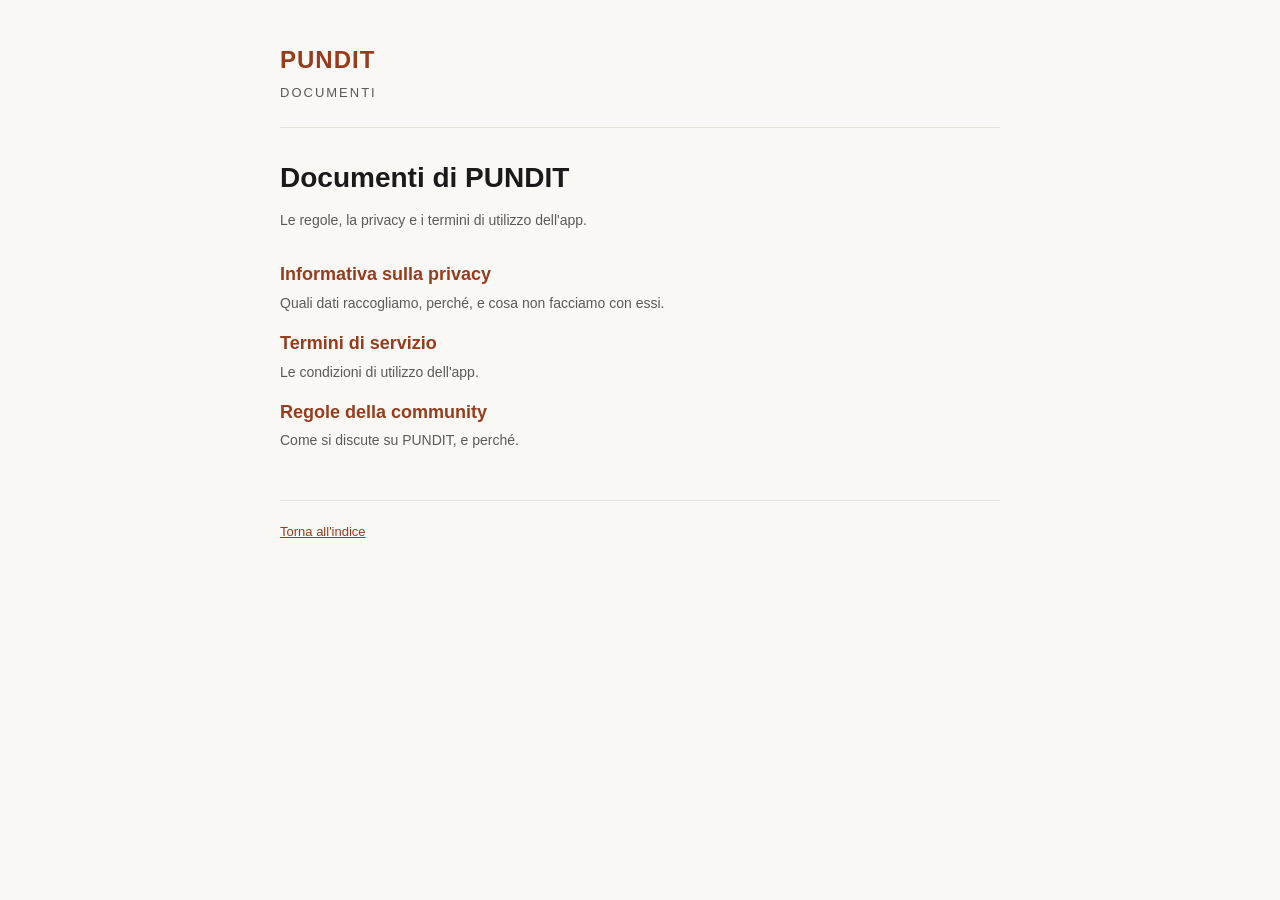
==== index.html @ 3c8720f1 "Add files via upload" ====
<!DOCTYPE html>
<html lang="it">
<head>
<meta charset="utf-8">
<meta name="viewport" content="width=device-width, initial-scale=1">
<title>Documenti — PUNDIT</title>
<link rel="stylesheet" href="stile.css">
</head>
<body>
<div class="contenitore">
<header>
  <a class="marchio" href="index.html">PUNDIT</a>
  <div class="sottotitolo">Documenti</div>
</header>
<h1>Documenti di PUNDIT</h1>
<p class="aggiornato">Le regole, la privacy e i termini di utilizzo dell'app.</p>
<ul class="indice">
  <li><a href="privacy.html">Informativa sulla privacy</a>
    <p>Quali dati raccogliamo, perché, e cosa non facciamo con essi.</p></li>
  <li><a href="termini.html">Termini di servizio</a>
    <p>Le condizioni di utilizzo dell'app.</p></li>
  <li><a href="regole.html">Regole della community</a>
    <p>Come si discute su PUNDIT, e perché.</p></li>
</ul>

<footer><a href="index.html">Torna all'indice</a></footer>
</div>
</body>
</html>
---- stile.css ----
/* Foglio di stile condiviso dalle pagine legali di PUNDIT.
   Volutamente essenziale: questi documenti si devono leggere, non
   ammirare. Colori e caratteri richiamano l'app senza imitarla. */

:root {
  --mattone: #993C1D;
  --inchiostro: #1A1A1A;
  --inchiostro-tenue: #5A5A5A;
  --fondo: #FAF8F5;
  --carta: #FFFFFF;
  --filo: #E5E0D8;
}

* { box-sizing: border-box; }

body {
  margin: 0;
  padding: 0 20px 60px;
  background: var(--fondo);
  color: var(--inchiostro);
  font-family: -apple-system, BlinkMacSystemFont, "Segoe UI", Roboto, sans-serif;
  font-size: 16px;
  line-height: 1.65;
}

.contenitore { max-width: 720px; margin: 0 auto; }

header {
  padding: 40px 0 24px;
  border-bottom: 1px solid var(--filo);
  margin-bottom: 32px;
}

.marchio {
  font-size: 24px;
  font-weight: 800;
  letter-spacing: 1px;
  color: var(--mattone);
  text-decoration: none;
}

.sottotitolo {
  font-size: 13px;
  color: var(--inchiostro-tenue);
  letter-spacing: 2px;
  text-transform: uppercase;
  margin-top: 2px;
}

h1 { font-size: 28px; line-height: 1.25; margin: 0 0 6px; }
h2 { font-size: 20px; margin: 36px 0 10px; }
h3 { font-size: 16px; margin: 26px 0 8px; }

.aggiornato { font-size: 14px; color: var(--inchiostro-tenue); margin-bottom: 28px; }

table { width: 100%; border-collapse: collapse; margin: 18px 0; font-size: 15px; }
th, td { text-align: left; padding: 9px 10px; border-bottom: 1px solid var(--filo); }
th { font-weight: 600; }

a { color: var(--mattone); }

.indice { list-style: none; padding: 0; }
.indice li { margin-bottom: 14px; }
.indice a { font-size: 18px; font-weight: 600; text-decoration: none; }
.indice p { margin: 2px 0 0; font-size: 14px; color: var(--inchiostro-tenue); }

footer {
  margin-top: 48px;
  padding-top: 20px;
  border-top: 1px solid var(--filo);
  font-size: 13px;
  color: var(--inchiostro-tenue);
}
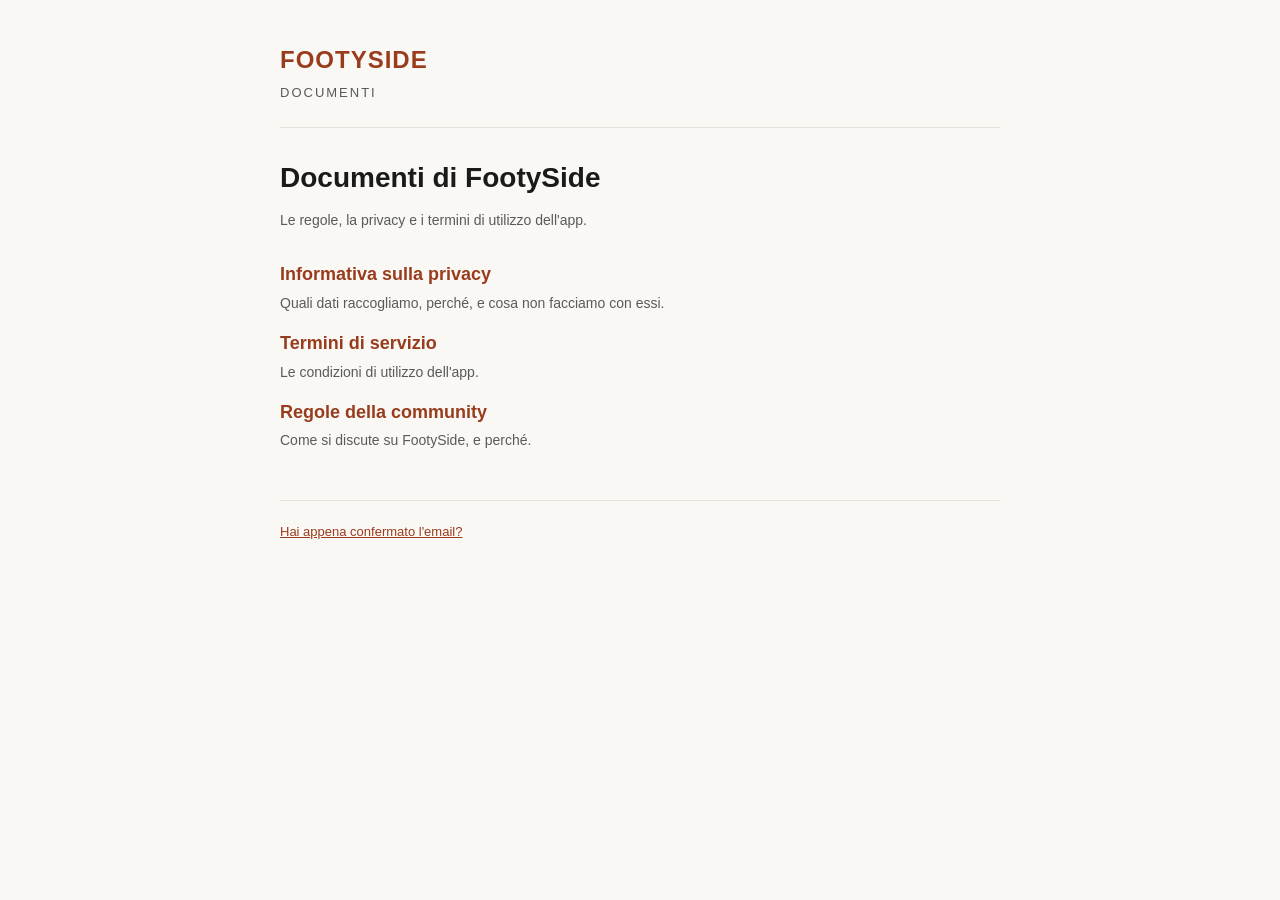
==== commit 34e79d23: "Update index.html" ====
--- a/index.html
+++ b/index.html
@@ -3,27 +3,26 @@
 <head>
 <meta charset="utf-8">
 <meta name="viewport" content="width=device-width, initial-scale=1">
-<title>Documenti — PUNDIT</title>
+<title>Documenti — FootySide</title>
 <link rel="stylesheet" href="stile.css">
 </head>
 <body>
 <div class="contenitore">
 <header>
-  <a class="marchio" href="index.html">PUNDIT</a>
+  <a class="marchio" href="index.html">FOOTYSIDE</a>
   <div class="sottotitolo">Documenti</div>
 </header>
-<h1>Documenti di PUNDIT</h1>
-<p class="aggiornato">Le regole, la privacy e i termini di utilizzo dell'app.</p>
+<h1>Documenti di FootySide</h1>
+<p class="aggiornato">Le regole, la privacy e i termini di utilizzo dell&#x27;app.</p>
 <ul class="indice">
   <li><a href="privacy.html">Informativa sulla privacy</a>
-    <p>Quali dati raccogliamo, perché, e cosa non facciamo con essi.</p></li>
+    <p>Quali dati raccogliamo, perch&eacute;, e cosa non facciamo con essi.</p></li>
   <li><a href="termini.html">Termini di servizio</a>
-    <p>Le condizioni di utilizzo dell'app.</p></li>
+    <p>Le condizioni di utilizzo dell&#x27;app.</p></li>
   <li><a href="regole.html">Regole della community</a>
-    <p>Come si discute su PUNDIT, e perché.</p></li>
+    <p>Come si discute su FootySide, e perch&eacute;.</p></li>
 </ul>
-
-<footer><a href="index.html">Torna all'indice</a></footer>
+<footer><a href="conferma.html">Hai appena confermato l&#x27;email?</a></footer>
 </div>
 </body>
 </html>
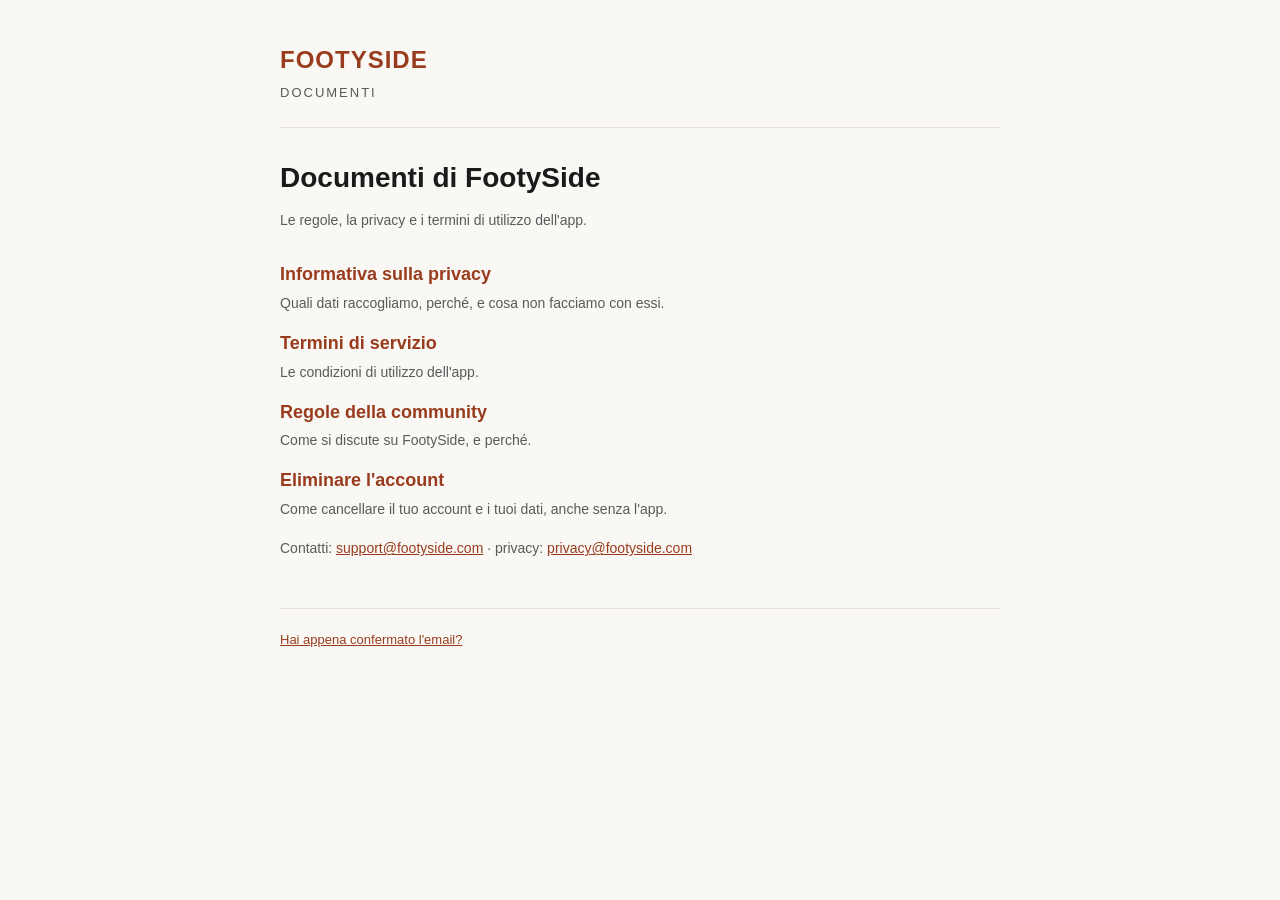
==== commit 36a1b490: "Contatti @footyside.com, niente indirizzo, pagina elimina account" ====
--- a/index.html
+++ b/index.html
@@ -21,7 +21,10 @@
     <p>Le condizioni di utilizzo dell&#x27;app.</p></li>
   <li><a href="regole.html">Regole della community</a>
     <p>Come si discute su FootySide, e perch&eacute;.</p></li>
+  <li><a href="elimina-account.html">Eliminare l&#x27;account</a>
+    <p>Come cancellare il tuo account e i tuoi dati, anche senza l&#x27;app.</p></li>
 </ul>
+<p class="aggiornato">Contatti: <a href="mailto:support@footyside.com">support@footyside.com</a> &middot; privacy: <a href="mailto:privacy@footyside.com">privacy@footyside.com</a></p>
 <footer><a href="conferma.html">Hai appena confermato l&#x27;email?</a></footer>
 </div>
 </body>
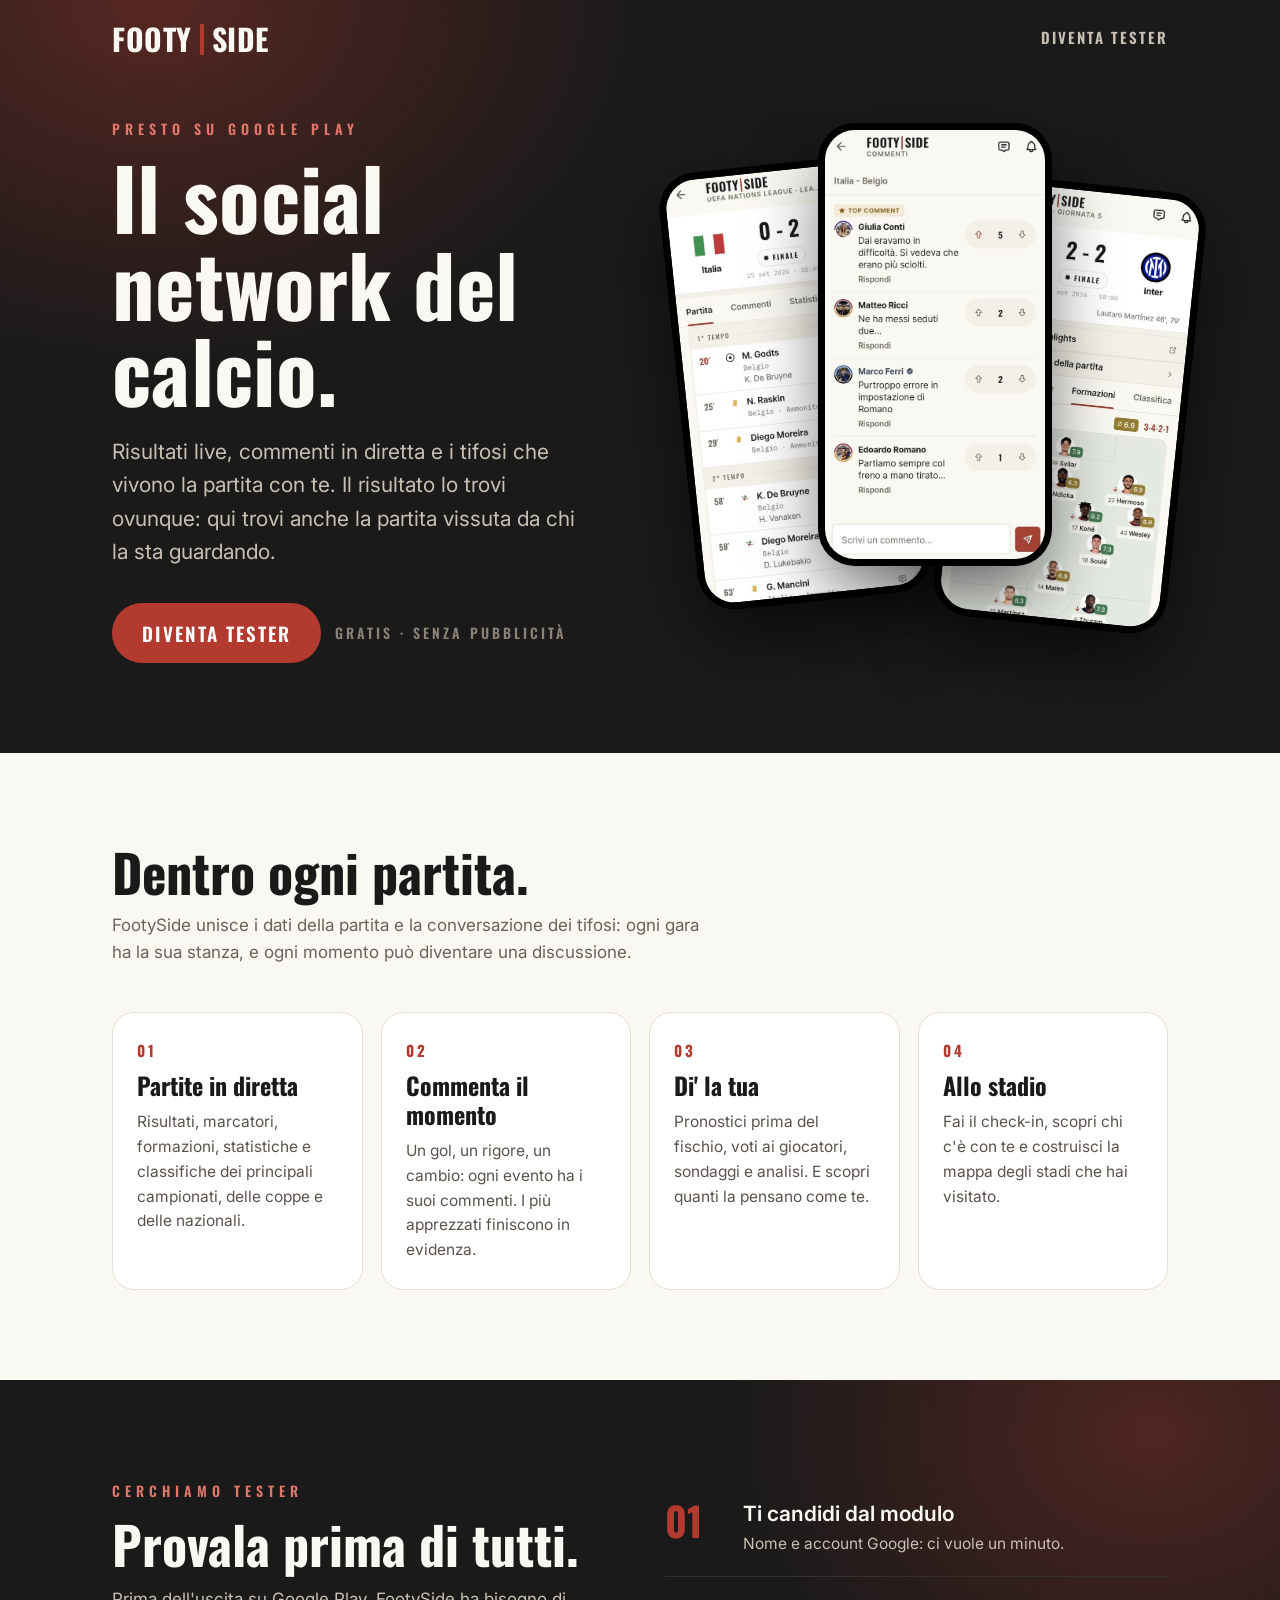
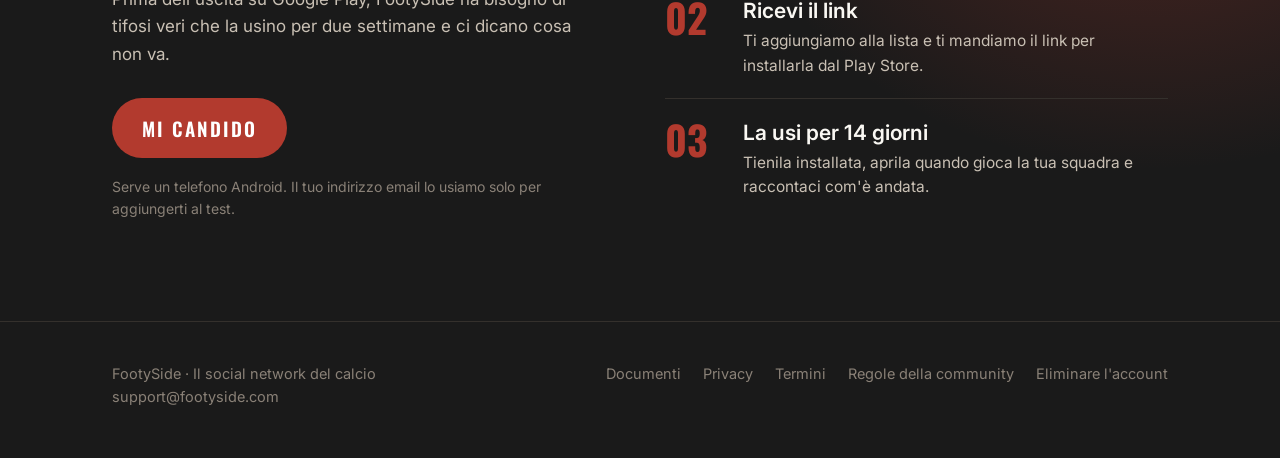
==== commit 863e1b93: "Pagina iniziale con modulo tester, nuova icona" ====
--- a/index.html
+++ b/index.html
@@ -3,29 +3,174 @@
 <head>
 <meta charset="utf-8">
 <meta name="viewport" content="width=device-width, initial-scale=1">
-<title>Documenti — FootySide</title>
-<link rel="stylesheet" href="stile.css">
+<title>FootySide — Il social network del calcio</title>
+<meta name="description" content="Risultati live, commenti in diretta e i tifosi che vivono la partita con te. FootySide arriva presto su Google Play: diventa tester.">
+<meta property="og:title" content="FootySide — Il social network del calcio">
+<meta property="og:description" content="Risultati live, commenti in diretta e i tifosi che vivono la partita con te. Diventa tester.">
+<meta property="og:image" content="https://footyside.com/img/anteprima.jpg">
+<meta property="og:url" content="https://footyside.com/">
+<meta property="og:type" content="website">
+<meta name="theme-color" content="#1A1A1A">
+<link rel="icon" href="favicon.png">
+<link rel="apple-touch-icon" href="img/apple-touch-icon.png">
+<link rel="preconnect" href="https://fonts.googleapis.com">
+<link rel="preconnect" href="https://fonts.gstatic.com" crossorigin>
+<link href="https://fonts.googleapis.com/css2?family=Inter:wght@400;500;600&family=Oswald:wght@600;700&display=swap" rel="stylesheet">
+<style>
+/* La pagina iniziale di footyside.com (26 settembre 2026).
+   Stessi colori dell'app e dei post Instagram: inchiostro, mattone,
+   avorio. I documenti legali restano nelle loro pagine chiare. */
+:root{--ink:#1A1A1A;--ink2:#242220;--mattone:#B23A2E;--mattone-chiaro:#E0766A;--avorio:#FAF8F3;--grigio:#C9C0B4;--tenue:#8A8177;--filo:#34302C}
+*{box-sizing:border-box;margin:0;padding:0}
+html{scroll-behavior:smooth}
+body{background:var(--ink);color:var(--avorio);font-family:Inter,system-ui,sans-serif;font-size:17px;line-height:1.6;-webkit-font-smoothing:antialiased}
+a{color:inherit}
+.box{max-width:1100px;margin:0 auto;padding:0 22px}
+.alone{position:absolute;inset:0;pointer-events:none;background:radial-gradient(700px 520px at 12% 0%,rgba(178,58,46,.40),rgba(0,0,0,0) 70%)}
+header{position:relative;z-index:2}
+header .box{display:flex;align-items:center;justify-content:space-between;height:78px}
+.marchio{font:700 30px/1 Oswald,sans-serif;letter-spacing:.5px;display:flex;align-items:center;text-decoration:none}
+.marchio i{display:inline-block;width:4px;height:31px;background:var(--mattone);margin:0 8px;border-radius:1px}
+header nav a{font:600 15px Oswald,sans-serif;letter-spacing:2px;text-decoration:none;color:var(--grigio)}
+header nav a:hover{color:var(--avorio)}
+
+.eroe{position:relative;overflow:hidden;padding:40px 0 90px}
+.eroe .box{display:grid;grid-template-columns:1.05fr .95fr;gap:40px;align-items:center;position:relative;z-index:1}
+.sopra{font:600 14px Oswald,sans-serif;letter-spacing:5px;color:var(--mattone-chiaro);margin-bottom:14px}
+h1{font:700 clamp(46px,7vw,84px)/1.03 Oswald,sans-serif;letter-spacing:.3px}
+.eroe p.sub{font-size:clamp(18px,2vw,21px);color:var(--grigio);margin:22px 0 34px;max-width:470px}
+.bottoni{display:flex;flex-wrap:wrap;gap:14px;align-items:center}
+.cta{display:inline-block;background:var(--mattone);color:#fff;text-decoration:none;font:600 19px Oswald,sans-serif;letter-spacing:2px;padding:16px 30px;border-radius:999px;transition:transform .15s,background .15s}
+.cta:hover{background:#C44536;transform:translateY(-1px)}
+.presto{font:600 14px Oswald,sans-serif;letter-spacing:3px;color:var(--tenue)}
+.telefoni{position:relative;height:520px}
+.tel{position:absolute;width:220px;border-radius:30px;overflow:hidden;box-shadow:0 0 0 7px #000,0 30px 70px rgba(0,0,0,.6);background:#000}
+.tel img{display:block;width:100%}
+.tel.a{left:0;top:40px;transform:rotate(-6deg)}
+.tel.b{left:140px;top:0;z-index:2}
+.tel.c{left:275px;top:60px;transform:rotate(6deg)}
+
+section.funzioni{background:var(--avorio);color:var(--ink);padding:90px 0}
+.titolo{font:700 clamp(34px,4.5vw,52px)/1.1 Oswald,sans-serif;margin-bottom:12px}
+.titolo-sub{color:#6B6258;max-width:600px;margin-bottom:46px}
+.griglia{display:grid;grid-template-columns:repeat(4,1fr);gap:18px}
+.voce{background:#fff;border:1px solid #E6DFD3;border-radius:22px;padding:26px 24px}
+.voce b{display:block;font:700 15px Oswald,sans-serif;letter-spacing:3px;color:var(--mattone);margin-bottom:10px}
+.voce h3{font:700 24px/1.2 Oswald,sans-serif;margin-bottom:10px}
+.voce p{font-size:15.5px;color:#5A534C}
+
+section.tester{position:relative;overflow:hidden;padding:100px 0}
+.tester .alone{background:radial-gradient(600px 480px at 90% 10%,rgba(178,58,46,.35),rgba(0,0,0,0) 70%)}
+.tester .box{position:relative;z-index:1;display:grid;grid-template-columns:1fr 1fr;gap:50px;align-items:center}
+.passi{list-style:none}
+.passi li{display:flex;gap:22px;align-items:flex-start;padding:20px 0;border-bottom:1px solid var(--filo)}
+.passi li:last-child{border-bottom:0}
+.passi span{font:700 40px/1 Oswald,sans-serif;color:var(--mattone);min-width:56px}
+.passi h3{font:600 21px/1.3 Inter,sans-serif;margin-bottom:4px}
+.passi p{color:var(--grigio);font-size:15.5px}
+.nota{color:var(--tenue);font-size:14px;margin-top:18px}
+
+footer{border-top:1px solid var(--filo);padding:40px 0 50px;color:var(--tenue);font-size:14.5px}
+footer .box{display:flex;flex-wrap:wrap;justify-content:space-between;gap:24px}
+footer nav{display:flex;flex-wrap:wrap;gap:8px 22px}
+footer a{text-decoration:none}
+footer a:hover{color:var(--avorio)}
+footer .firma{max-width:420px}
+
+@media (max-width:900px){
+  .eroe .box,.tester .box{grid-template-columns:1fr}
+  .telefoni{height:430px;max-width:430px;margin:10px auto 0;width:100%}
+  .tel{width:190px;border-radius:24px}
+  .tel.a{left:0;top:40px}.tel.b{left:50%;margin-left:-95px}.tel.c{left:auto;right:0;top:50px}
+  .griglia{grid-template-columns:1fr 1fr}
+}
+@media (max-width:560px){
+  header .box{height:66px}
+  .marchio{font-size:26px}.marchio i{height:27px}
+  .eroe{padding:20px 0 70px}
+  .telefoni{height:360px}
+  .tel{width:150px;border-radius:20px;box-shadow:0 0 0 5px #000,0 20px 50px rgba(0,0,0,.6)}
+  .tel.b{margin-left:-75px}
+  .griglia{grid-template-columns:1fr}
+  section.funzioni,section.tester{padding:70px 0}
+  .cta{width:100%;text-align:center}
+}
+</style>
 </head>
 <body>
-<div class="contenitore">
+
+<div style="position:relative">
+<div class="alone"></div>
 <header>
-  <a class="marchio" href="index.html">FOOTYSIDE</a>
-  <div class="sottotitolo">Documenti</div>
+  <div class="box">
+    <a class="marchio" href="index.html">FOOTY<i></i>SIDE</a>
+    <nav><a href="#tester">DIVENTA TESTER</a></nav>
+  </div>
 </header>
-<h1>Documenti di FootySide</h1>
-<p class="aggiornato">Le regole, la privacy e i termini di utilizzo dell&#x27;app.</p>
-<ul class="indice">
-  <li><a href="privacy.html">Informativa sulla privacy</a>
-    <p>Quali dati raccogliamo, perch&eacute;, e cosa non facciamo con essi.</p></li>
-  <li><a href="termini.html">Termini di servizio</a>
-    <p>Le condizioni di utilizzo dell&#x27;app.</p></li>
-  <li><a href="regole.html">Regole della community</a>
-    <p>Come si discute su FootySide, e perch&eacute;.</p></li>
-  <li><a href="elimina-account.html">Eliminare l&#x27;account</a>
-    <p>Come cancellare il tuo account e i tuoi dati, anche senza l&#x27;app.</p></li>
-</ul>
-<p class="aggiornato">Contatti: <a href="mailto:support@footyside.com">support@footyside.com</a> &middot; privacy: <a href="mailto:privacy@footyside.com">privacy@footyside.com</a></p>
-<footer><a href="conferma.html">Hai appena confermato l&#x27;email?</a></footer>
+
+<section class="eroe">
+  <div class="box">
+    <div>
+      <div class="sopra">PRESTO SU GOOGLE PLAY</div>
+      <h1>Il social network del calcio.</h1>
+      <p class="sub">Risultati live, commenti in diretta e i tifosi che vivono la partita con te. Il risultato lo trovi ovunque: qui trovi anche la partita vissuta da chi la sta guardando.</p>
+      <div class="bottoni">
+        <a class="cta" href="https://forms.gle/LA6vjz5mrQyqkTdM6" target="_blank" rel="noopener">DIVENTA TESTER</a>
+        <span class="presto">GRATIS · SENZA PUBBLICITÀ</span>
+      </div>
+    </div>
+    <div class="telefoni" aria-hidden="true">
+      <div class="tel a"><img src="img/cronaca.jpg" alt=""></div>
+      <div class="tel b"><img src="img/commenti.jpg" alt=""></div>
+      <div class="tel c"><img src="img/formazioni.jpg" alt=""></div>
+    </div>
+  </div>
+</section>
 </div>
+
+<section class="funzioni">
+  <div class="box">
+    <h2 class="titolo">Dentro ogni partita.</h2>
+    <p class="titolo-sub">FootySide unisce i dati della partita e la conversazione dei tifosi: ogni gara ha la sua stanza, e ogni momento può diventare una discussione.</p>
+    <div class="griglia">
+      <div class="voce"><b>01</b><h3>Partite in diretta</h3><p>Risultati, marcatori, formazioni, statistiche e classifiche dei principali campionati, delle coppe e delle nazionali.</p></div>
+      <div class="voce"><b>02</b><h3>Commenta il momento</h3><p>Un gol, un rigore, un cambio: ogni evento ha i suoi commenti. I più apprezzati finiscono in evidenza.</p></div>
+      <div class="voce"><b>03</b><h3>Di' la tua</h3><p>Pronostici prima del fischio, voti ai giocatori, sondaggi e analisi. E scopri quanti la pensano come te.</p></div>
+      <div class="voce"><b>04</b><h3>Allo stadio</h3><p>Fai il check-in, scopri chi c'è con te e costruisci la mappa degli stadi che hai visitato.</p></div>
+    </div>
+  </div>
+</section>
+
+<section class="tester" id="tester">
+  <div class="alone"></div>
+  <div class="box">
+    <div>
+      <div class="sopra">CERCHIAMO TESTER</div>
+      <h2 class="titolo">Provala prima di tutti.</h2>
+      <p class="sub" style="color:var(--grigio);margin:14px 0 30px;max-width:460px">Prima dell'uscita su Google Play, FootySide ha bisogno di tifosi veri che la usino per due settimane e ci dicano cosa non va.</p>
+      <a class="cta" href="https://forms.gle/LA6vjz5mrQyqkTdM6" target="_blank" rel="noopener">MI CANDIDO</a>
+      <p class="nota">Serve un telefono Android. Il tuo indirizzo email lo usiamo solo per aggiungerti al test.</p>
+    </div>
+    <ol class="passi">
+      <li><span>01</span><div><h3>Ti candidi dal modulo</h3><p>Nome e account Google: ci vuole un minuto.</p></div></li>
+      <li><span>02</span><div><h3>Ricevi il link</h3><p>Ti aggiungiamo alla lista e ti mandiamo il link per installarla dal Play Store.</p></div></li>
+      <li><span>03</span><div><h3>La usi per 14 giorni</h3><p>Tienila installata, aprila quando gioca la tua squadra e raccontaci com'è andata.</p></div></li>
+    </ol>
+  </div>
+</section>
+
+<footer>
+  <div class="box">
+    <div class="firma">FootySide · Il social network del calcio<br><a href="mailto:support@footyside.com">support@footyside.com</a></div>
+    <nav>
+      <a href="documenti.html">Documenti</a>
+      <a href="privacy.html">Privacy</a>
+      <a href="termini.html">Termini</a>
+      <a href="regole.html">Regole della community</a>
+      <a href="elimina-account.html">Eliminare l'account</a>
+    </nav>
+  </div>
+</footer>
+
 </body>
 </html>
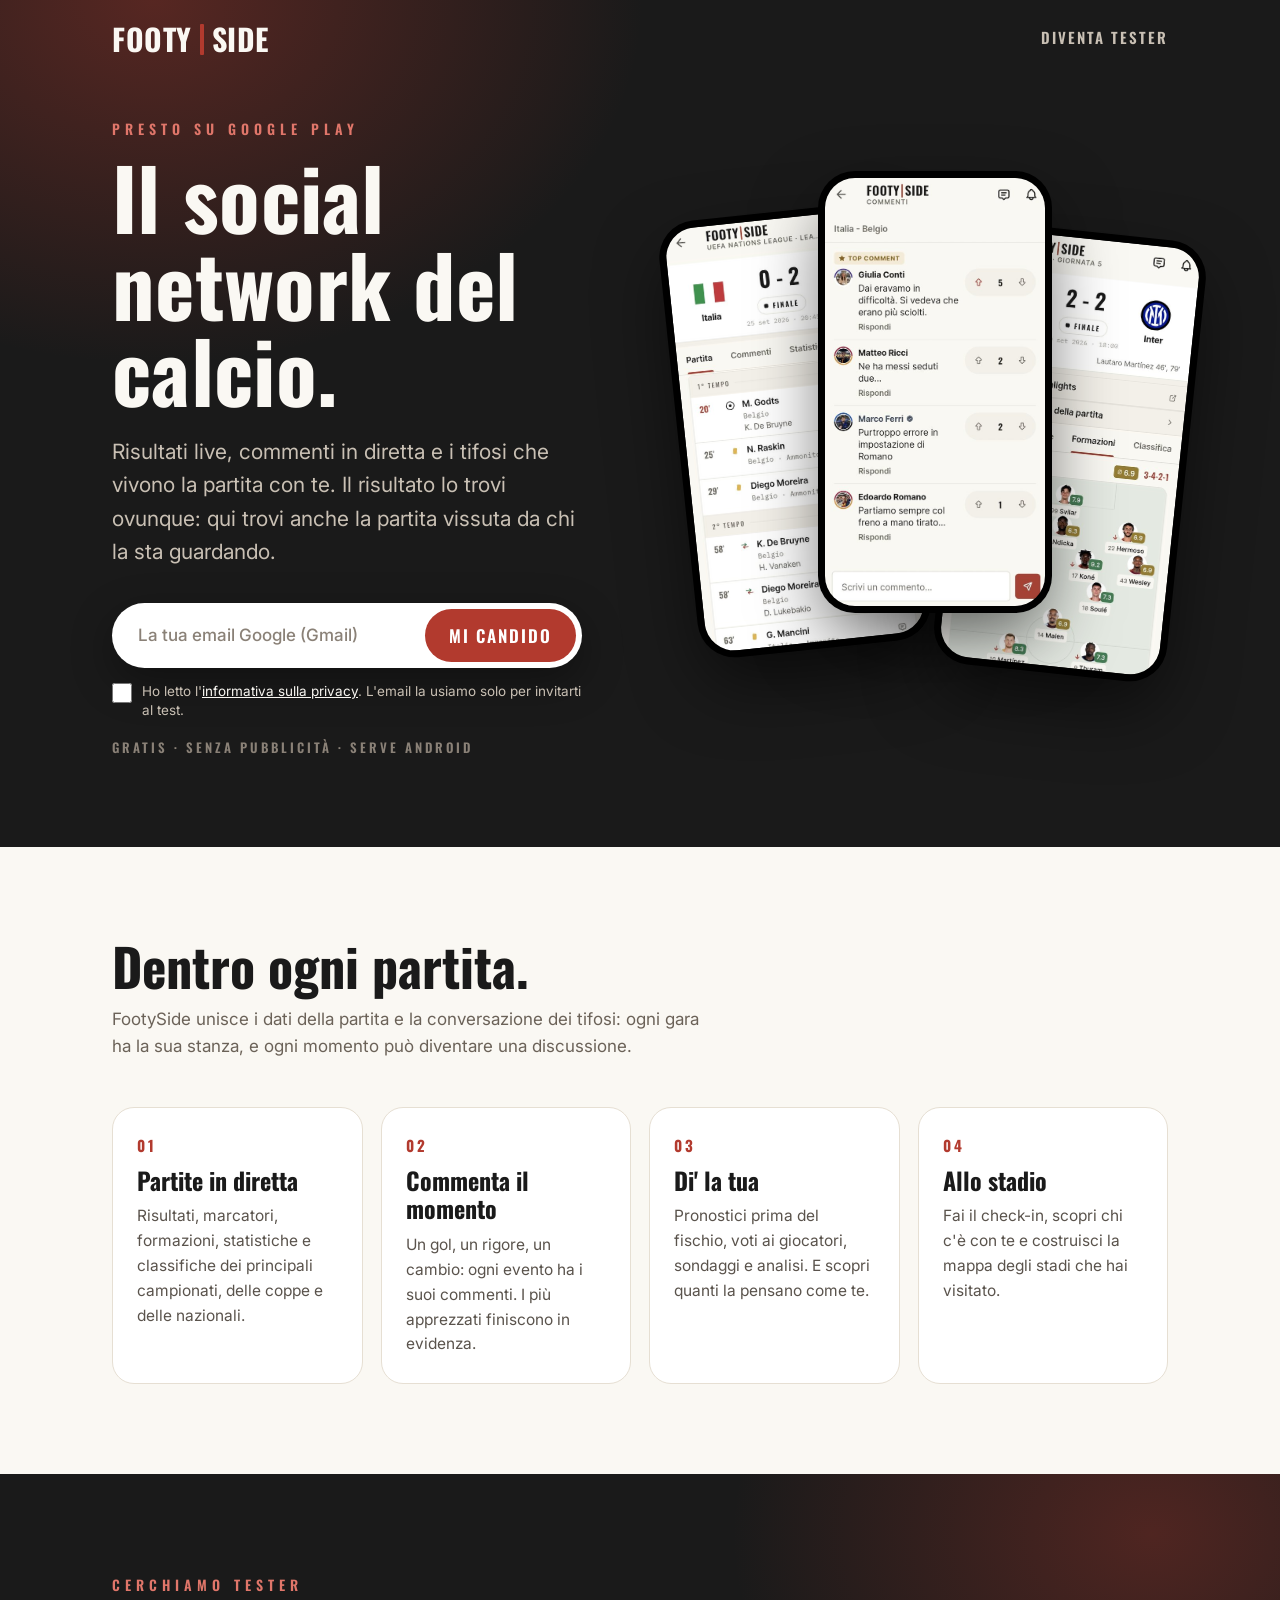
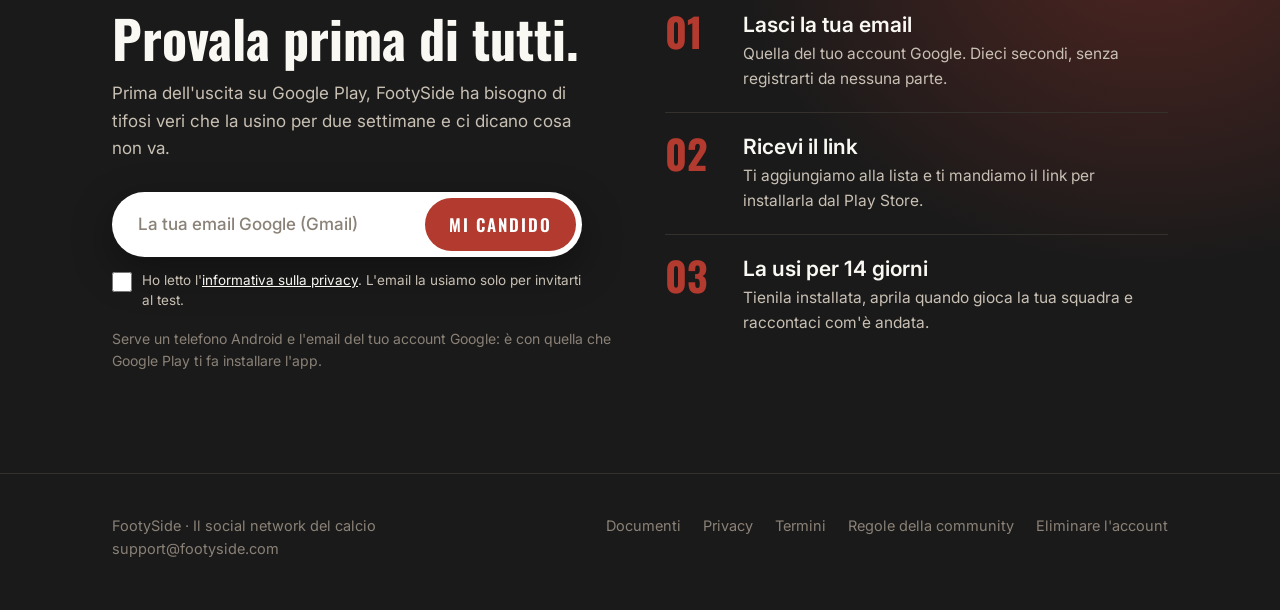
==== commit d6c05c21: "Add files via upload" ====
--- a/index.html
+++ b/index.html
@@ -70,6 +70,35 @@
 .passi p{color:var(--grigio);font-size:15.5px}
 .nota{color:var(--tenue);font-size:14px;margin-top:18px}
 
+/* IL MODULO PER CANDIDARSI (6 ottobre 2026).
+   Prima il pulsante portava a un modulo di Google, che chiedeva di
+   accedere prima ancora di poter scrivere: troppi passaggi, e infatti
+   non l'aveva compilato nessuno. Adesso si scrive l'email qui e basta.
+   Le candidature finiscono nella tabella candidature_tester di
+   Supabase; lo script in fondo alla pagina le spedisce. */
+.modulo{max-width:470px}
+.campo{display:flex;background:#fff;border-radius:999px;padding:6px;box-shadow:0 14px 40px rgba(0,0,0,.35)}
+.campo input[type=email]{flex:1;min-width:0;border:0;outline:0;background:transparent;font:500 17px Inter,system-ui,sans-serif;color:#1A1A1A;padding:0 8px 0 20px}
+.campo input[type=email]::placeholder{color:#8A8177}
+.campo button{border:0;cursor:pointer;background:var(--mattone);color:#fff;font:600 17px Oswald,sans-serif;letter-spacing:2px;padding:14px 24px;border-radius:999px;white-space:nowrap;transition:background .15s}
+.campo button:hover{background:#C44536}
+.campo button[disabled]{opacity:.6;cursor:default}
+.consenso{display:flex;gap:10px;align-items:flex-start;margin-top:14px;font-size:13.5px;color:var(--grigio);line-height:1.45;cursor:pointer}
+.consenso input{flex:none;width:20px;height:20px;margin-top:1px;accent-color:var(--mattone)}
+.consenso a{color:var(--avorio)}
+.sotto{font:600 13px Oswald,sans-serif;letter-spacing:3px;color:var(--tenue);margin-top:16px}
+.avviso{display:none;margin-top:12px;font-size:14.5px;color:#F2B8AE}
+.avviso.si{display:block}
+/* Il campo che le persone non vedono: lo riempiono solo i programmi
+   automatici, e cosi' si riconoscono. */
+.trappola{position:absolute;left:-9999px;width:1px;height:1px;opacity:0}
+.fatto{display:none;background:rgba(255,255,255,.06);border:1px solid var(--filo);border-radius:22px;padding:22px 24px;max-width:470px}
+.fatto.si{display:block}
+.fatto b{display:block;font:700 26px Oswald,sans-serif;margin-bottom:6px}
+.fatto p{color:var(--grigio);font-size:15.5px}
+.fatto strong{color:#fff;overflow-wrap:anywhere}
+.fatto .ok{display:inline-flex;width:38px;height:38px;border-radius:50%;background:#2F7D4F;align-items:center;justify-content:center;font-size:20px;margin-bottom:12px}
+
 footer{border-top:1px solid var(--filo);padding:40px 0 50px;color:var(--tenue);font-size:14.5px}
 footer .box{display:flex;flex-wrap:wrap;justify-content:space-between;gap:24px}
 footer nav{display:flex;flex-wrap:wrap;gap:8px 22px}
@@ -94,6 +123,9 @@
   .griglia{grid-template-columns:1fr}
   section.funzioni,section.tester{padding:70px 0}
   .cta{width:100%;text-align:center}
+  .campo{flex-direction:column;border-radius:22px;padding:8px}
+  .campo input[type=email]{padding:14px}
+  .campo button{width:100%}
 }
 </style>
 </head>
@@ -114,9 +146,18 @@
       <div class="sopra">PRESTO SU GOOGLE PLAY</div>
       <h1>Il social network del calcio.</h1>
       <p class="sub">Risultati live, commenti in diretta e i tifosi che vivono la partita con te. Il risultato lo trovi ovunque: qui trovi anche la partita vissuta da chi la sta guardando.</p>
-      <div class="bottoni">
-        <a class="cta" href="https://forms.gle/LA6vjz5mrQyqkTdM6" target="_blank" rel="noopener">DIVENTA TESTER</a>
-        <span class="presto">GRATIS · SENZA PUBBLICITÀ</span>
+      <div class="modulo">
+        <form class="candidatura" novalidate>
+          <div class="campo">
+            <input type="email" name="email" autocomplete="email" inputmode="email" placeholder="La tua email Google (Gmail)" aria-label="La tua email Google">
+            <button type="submit">MI CANDIDO</button>
+          </div>
+          <input class="trappola" type="text" name="sito" tabindex="-1" autocomplete="off" aria-hidden="true">
+          <label class="consenso"><input type="checkbox" name="consenso"><span>Ho letto l'<a href="privacy.html" target="_blank" rel="noopener">informativa sulla privacy</a>. L'email la usiamo solo per invitarti al test.</span></label>
+          <p class="avviso" role="alert"></p>
+        </form>
+        <div class="fatto" role="status"><span class="ok">✓</span><b>Ci sei.</b><p>Abbiamo segnato <strong class="chi"></strong>. Ti scriviamo appena parte il test, con il link per installare FootySide.</p></div>
+        <div class="sotto">GRATIS · SENZA PUBBLICITÀ · SERVE ANDROID</div>
       </div>
     </div>
     <div class="telefoni" aria-hidden="true">
@@ -148,11 +189,22 @@
       <div class="sopra">CERCHIAMO TESTER</div>
       <h2 class="titolo">Provala prima di tutti.</h2>
       <p class="sub" style="color:var(--grigio);margin:14px 0 30px;max-width:460px">Prima dell'uscita su Google Play, FootySide ha bisogno di tifosi veri che la usino per due settimane e ci dicano cosa non va.</p>
-      <a class="cta" href="https://forms.gle/LA6vjz5mrQyqkTdM6" target="_blank" rel="noopener">MI CANDIDO</a>
-      <p class="nota">Serve un telefono Android. Il tuo indirizzo email lo usiamo solo per aggiungerti al test.</p>
+      <div class="modulo">
+        <form class="candidatura" novalidate>
+          <div class="campo">
+            <input type="email" name="email" autocomplete="email" inputmode="email" placeholder="La tua email Google (Gmail)" aria-label="La tua email Google">
+            <button type="submit">MI CANDIDO</button>
+          </div>
+          <input class="trappola" type="text" name="sito" tabindex="-1" autocomplete="off" aria-hidden="true">
+          <label class="consenso"><input type="checkbox" name="consenso"><span>Ho letto l'<a href="privacy.html" target="_blank" rel="noopener">informativa sulla privacy</a>. L'email la usiamo solo per invitarti al test.</span></label>
+          <p class="avviso" role="alert"></p>
+        </form>
+        <div class="fatto" role="status"><span class="ok">✓</span><b>Ci sei.</b><p>Abbiamo segnato <strong class="chi"></strong>. Ti scriviamo appena parte il test, con il link per installare FootySide.</p></div>
+      </div>
+      <p class="nota">Serve un telefono Android e l'email del tuo account Google: è con quella che Google Play ti fa installare l'app.</p>
     </div>
     <ol class="passi">
-      <li><span>01</span><div><h3>Ti candidi dal modulo</h3><p>Nome e account Google: ci vuole un minuto.</p></div></li>
+      <li><span>01</span><div><h3>Lasci la tua email</h3><p>Quella del tuo account Google. Dieci secondi, senza registrarti da nessuna parte.</p></div></li>
       <li><span>02</span><div><h3>Ricevi il link</h3><p>Ti aggiungiamo alla lista e ti mandiamo il link per installarla dal Play Store.</p></div></li>
       <li><span>03</span><div><h3>La usi per 14 giorni</h3><p>Tienila installata, aprila quando gioca la tua squadra e raccontaci com'è andata.</p></div></li>
     </ol>
@@ -172,5 +224,111 @@
   </div>
 </footer>
 
+<script>
+/* LE CANDIDATURE DEI TESTER (6 ottobre 2026).
+
+   Ogni modulo della pagina (ce ne sono due: in alto e in fondo) manda
+   l'email alla funzione candida_tester di Supabase. La funzione
+   accetta solo di AGGIUNGERE una candidatura: da qui non si puo'
+   leggere ne' cancellare niente.
+
+   La chiave qui sotto e' quella pubblica, la stessa che sta dentro
+   l'app: e' fatta per stare in vista. Quella segreta non c'e'. */
+(function () {
+  var INDIRIZZO = "https://vlicgcoxmvuxghzeabnw.supabase.co/rest/v1/rpc/candida_tester";
+  var CHIAVE = "sb_publishable_53gZ_tNL4f8sHnTGto3TCA_r0Um_WWV";
+  var moduli = document.querySelectorAll("form.candidatura");
+
+  // Da dove arriva la persona: ?da=instagram nell'indirizzo, oppure il
+  // sito da cui ha toccato il link. Serve a capire quali post portano
+  // candidature. Solo il nome del sito, mai l'indirizzo intero.
+  function provenienza() {
+    try {
+      var da = new URLSearchParams(location.search).get("da");
+      if (da) return da.slice(0, 60);
+      if (document.referrer) return new URL(document.referrer).hostname.slice(0, 60);
+    } catch (e) {}
+    return null;
+  }
+
+  function avvisa(modulo, testo) {
+    var riga = modulo.querySelector(".avviso");
+    riga.textContent = testo || "";
+    riga.classList.toggle("si", !!testo);
+  }
+
+  // La candidatura e' andata: tutti i moduli della pagina lasciano il
+  // posto a «Ci sei», cosi' chi scorre in fondo non la rifa'.
+  function fatto(email) {
+    document.querySelectorAll(".modulo").forEach(function (m) {
+      m.querySelector("form").style.display = "none";
+      m.querySelector(".chi").textContent = email;
+      m.querySelector(".fatto").classList.add("si");
+    });
+  }
+
+  moduli.forEach(function (modulo) {
+    modulo.addEventListener("submit", function (evento) {
+      evento.preventDefault();
+      var email = modulo.email.value.trim().toLowerCase();
+      var pulsante = modulo.querySelector("button");
+
+      if (!/^[^\s@]+@[^\s@]+\.[^\s@]{2,}$/.test(email)) {
+        avvisa(modulo, "Controlla l'email: sembra scritta male.");
+        modulo.email.focus();
+        return;
+      }
+      if (!modulo.consenso.checked) {
+        avvisa(modulo, "Spunta la casella dell'informativa per candidarti.");
+        return;
+      }
+
+      avvisa(modulo, "");
+      pulsante.disabled = true;
+      var scritta = pulsante.textContent;
+      pulsante.textContent = "UN ATTIMO…";
+
+      fetch(INDIRIZZO, {
+        method: "POST",
+        headers: { "Content-Type": "application/json", "apikey": CHIAVE },
+        body: JSON.stringify({
+          p_email: email,
+          p_provenienza: provenienza(),
+          p_trappola: modulo.sito.value
+        })
+      })
+        .then(function (risposta) {
+          return risposta.json().then(function (corpo) {
+            return { ok: risposta.ok, corpo: corpo };
+          });
+        })
+        .then(function (esito) {
+          // «Ci sei» si mostra solo se il database ha risposto di si':
+          // un errore non deve sembrare una candidatura riuscita.
+          if (esito.ok && esito.corpo === true) {
+            fatto(email);
+            return;
+          }
+          var messaggio = (esito.corpo && esito.corpo.message) || "";
+          if (messaggio.indexOf("EMAIL_NON_VALIDA") >= 0) {
+            avvisa(modulo, "Controlla l'email: sembra scritta male.");
+          } else if (messaggio.indexOf("TROPPE_RICHIESTE") >= 0) {
+            avvisa(modulo, "In questo momento stanno arrivando troppe candidature. Riprova fra qualche minuto.");
+          } else {
+            avvisa(modulo, "Non siamo riusciti a registrarti. Riprova, oppure scrivici a support@footyside.com.");
+          }
+        })
+        .catch(function () {
+          avvisa(modulo, "Sembra che manchi la connessione. Riprova fra un attimo.");
+        })
+        .then(function () {
+          pulsante.disabled = false;
+          pulsante.textContent = scritta;
+        });
+    });
+  });
+})();
+</script>
+
 </body>
 </html>
